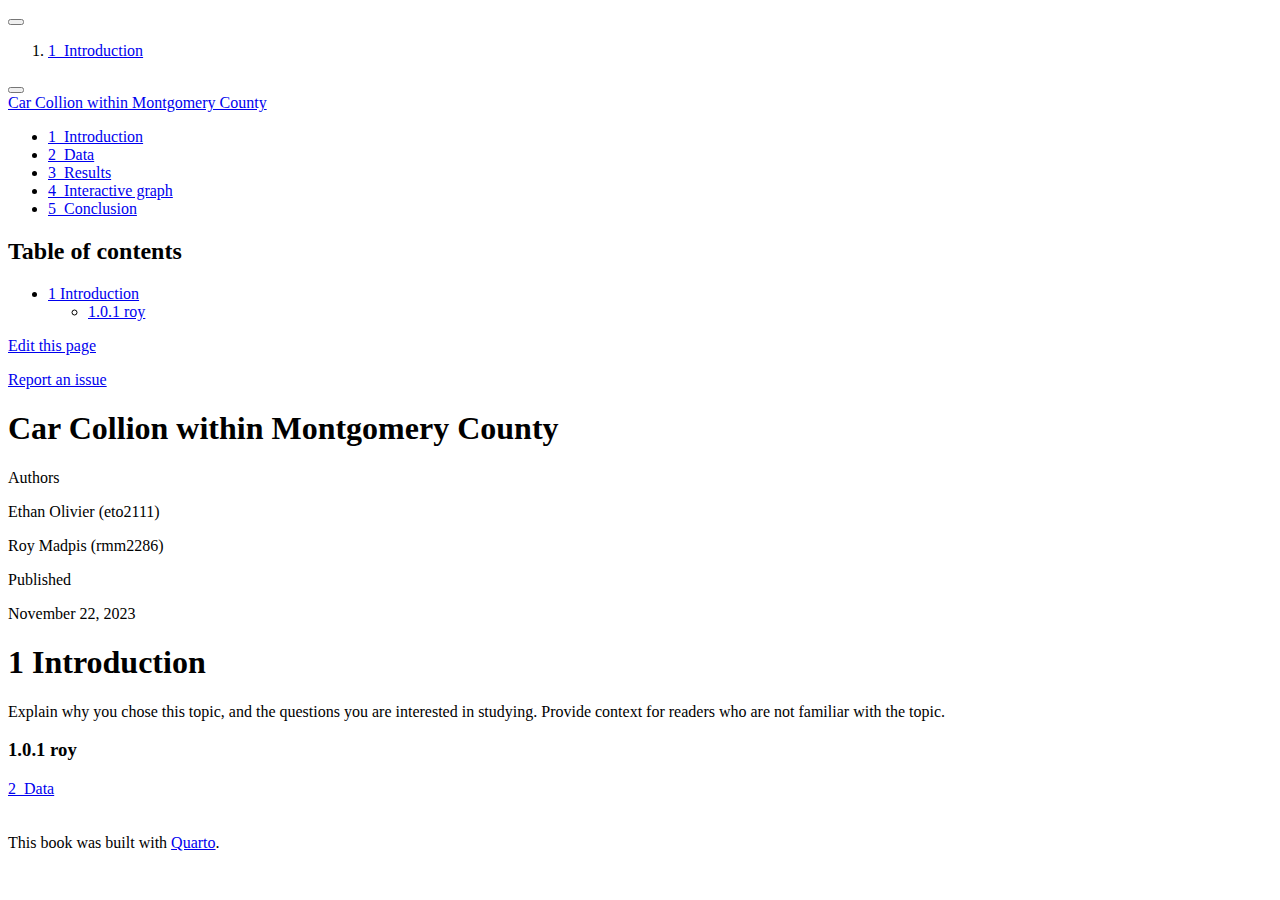
==== docs/index.html @ c6041dda "gauri" ====
<!DOCTYPE html>
<html xmlns="http://www.w3.org/1999/xhtml" lang="en" xml:lang="en"><head>

<meta charset="utf-8">
<meta name="generator" content="quarto-1.3.433">

<meta name="viewport" content="width=device-width, initial-scale=1.0, user-scalable=yes">

<meta name="author" content="Ethan Olivier (eto2111)">
<meta name="author" content="Roy Madpis (rmm2286)">
<meta name="dcterms.date" content="2023-11-22">

<title>Car Collion within Montgomery County</title>
<style>
code{white-space: pre-wrap;}
span.smallcaps{font-variant: small-caps;}
div.columns{display: flex; gap: min(4vw, 1.5em);}
div.column{flex: auto; overflow-x: auto;}
div.hanging-indent{margin-left: 1.5em; text-indent: -1.5em;}
ul.task-list{list-style: none;}
ul.task-list li input[type="checkbox"] {
  width: 0.8em;
  margin: 0 0.8em 0.2em -1em; /* quarto-specific, see https://github.com/quarto-dev/quarto-cli/issues/4556 */ 
  vertical-align: middle;
}
</style>


<script src="site_libs/quarto-nav/quarto-nav.js"></script>
<script src="site_libs/quarto-nav/headroom.min.js"></script>
<script src="site_libs/clipboard/clipboard.min.js"></script>
<script src="site_libs/quarto-search/autocomplete.umd.js"></script>
<script src="site_libs/quarto-search/fuse.min.js"></script>
<script src="site_libs/quarto-search/quarto-search.js"></script>
<meta name="quarto:offset" content="./">
<link href="./data.html" rel="next">
<script src="site_libs/quarto-html/quarto.js"></script>
<script src="site_libs/quarto-html/popper.min.js"></script>
<script src="site_libs/quarto-html/tippy.umd.min.js"></script>
<script src="site_libs/quarto-html/anchor.min.js"></script>
<link href="site_libs/quarto-html/tippy.css" rel="stylesheet">
<link href="site_libs/quarto-html/quarto-syntax-highlighting.css" rel="stylesheet" id="quarto-text-highlighting-styles">
<script src="site_libs/bootstrap/bootstrap.min.js"></script>
<link href="site_libs/bootstrap/bootstrap-icons.css" rel="stylesheet">
<link href="site_libs/bootstrap/bootstrap.min.css" rel="stylesheet" id="quarto-bootstrap" data-mode="light">
<script id="quarto-search-options" type="application/json">{
  "location": "sidebar",
  "copy-button": false,
  "collapse-after": 3,
  "panel-placement": "start",
  "type": "textbox",
  "limit": 20,
  "language": {
    "search-no-results-text": "No results",
    "search-matching-documents-text": "matching documents",
    "search-copy-link-title": "Copy link to search",
    "search-hide-matches-text": "Hide additional matches",
    "search-more-match-text": "more match in this document",
    "search-more-matches-text": "more matches in this document",
    "search-clear-button-title": "Clear",
    "search-detached-cancel-button-title": "Cancel",
    "search-submit-button-title": "Submit",
    "search-label": "Search"
  }
}</script>


</head>

<body class="nav-sidebar floating">

<div id="quarto-search-results"></div>
  <header id="quarto-header" class="headroom fixed-top">
  <nav class="quarto-secondary-nav">
    <div class="container-fluid d-flex">
      <button type="button" class="quarto-btn-toggle btn" data-bs-toggle="collapse" data-bs-target="#quarto-sidebar,#quarto-sidebar-glass" aria-controls="quarto-sidebar" aria-expanded="false" aria-label="Toggle sidebar navigation" onclick="if (window.quartoToggleHeadroom) { window.quartoToggleHeadroom(); }">
        <i class="bi bi-layout-text-sidebar-reverse"></i>
      </button>
      <nav class="quarto-page-breadcrumbs" aria-label="breadcrumb"><ol class="breadcrumb"><li class="breadcrumb-item"><a href="./index.html"><span class="chapter-number">1</span>&nbsp; <span class="chapter-title">Introduction</span></a></li></ol></nav>
      <a class="flex-grow-1" role="button" data-bs-toggle="collapse" data-bs-target="#quarto-sidebar,#quarto-sidebar-glass" aria-controls="quarto-sidebar" aria-expanded="false" aria-label="Toggle sidebar navigation" onclick="if (window.quartoToggleHeadroom) { window.quartoToggleHeadroom(); }">      
      </a>
      <button type="button" class="btn quarto-search-button" aria-label="" onclick="window.quartoOpenSearch();">
        <i class="bi bi-search"></i>
      </button>
    </div>
  </nav>
</header>
<!-- content -->
<div id="quarto-content" class="quarto-container page-columns page-rows-contents page-layout-article">
<!-- sidebar -->
  <nav id="quarto-sidebar" class="sidebar collapse collapse-horizontal sidebar-navigation floating overflow-auto">
    <div class="pt-lg-2 mt-2 text-left sidebar-header">
    <div class="sidebar-title mb-0 py-0">
      <a href="./">Car Collion within Montgomery County</a> 
        <div class="sidebar-tools-main">
    <a href="https://github.com/roymadpis/Car_Collision_EDAV_Columbia_2023" rel="" title="Source Code" class="quarto-navigation-tool px-1" aria-label="Source Code"><i class="bi bi-github"></i></a>
</div>
    </div>
      </div>
        <div class="mt-2 flex-shrink-0 align-items-center">
        <div class="sidebar-search">
        <div id="quarto-search" class="" title="Search"></div>
        </div>
        </div>
    <div class="sidebar-menu-container"> 
    <ul class="list-unstyled mt-1">
        <li class="sidebar-item">
  <div class="sidebar-item-container"> 
  <a href="./index.html" class="sidebar-item-text sidebar-link active">
 <span class="menu-text"><span class="chapter-number">1</span>&nbsp; <span class="chapter-title">Introduction</span></span></a>
  </div>
</li>
        <li class="sidebar-item">
  <div class="sidebar-item-container"> 
  <a href="./data.html" class="sidebar-item-text sidebar-link">
 <span class="menu-text"><span class="chapter-number">2</span>&nbsp; <span class="chapter-title">Data</span></span></a>
  </div>
</li>
        <li class="sidebar-item">
  <div class="sidebar-item-container"> 
  <a href="./results.html" class="sidebar-item-text sidebar-link">
 <span class="menu-text"><span class="chapter-number">3</span>&nbsp; <span class="chapter-title">Results</span></span></a>
  </div>
</li>
        <li class="sidebar-item">
  <div class="sidebar-item-container"> 
  <a href="./d3graph.html" class="sidebar-item-text sidebar-link">
 <span class="menu-text"><span class="chapter-number">4</span>&nbsp; <span class="chapter-title">Interactive graph</span></span></a>
  </div>
</li>
        <li class="sidebar-item">
  <div class="sidebar-item-container"> 
  <a href="./conclusion.html" class="sidebar-item-text sidebar-link">
 <span class="menu-text"><span class="chapter-number">5</span>&nbsp; <span class="chapter-title">Conclusion</span></span></a>
  </div>
</li>
    </ul>
    </div>
</nav>
<div id="quarto-sidebar-glass" data-bs-toggle="collapse" data-bs-target="#quarto-sidebar,#quarto-sidebar-glass"></div>
<!-- margin-sidebar -->
    <div id="quarto-margin-sidebar" class="sidebar margin-sidebar">
        <nav id="TOC" role="doc-toc" class="toc-active">
    <h2 id="toc-title">Table of contents</h2>
   
  <ul>
  <li><a href="#introduction" id="toc-introduction" class="nav-link active" data-scroll-target="#introduction"><span class="header-section-number">1</span> Introduction</a>
  <ul class="collapse">
  <li><a href="#roy" id="toc-roy" class="nav-link" data-scroll-target="#roy"><span class="header-section-number">1.0.1</span> roy</a></li>
  </ul></li>
  </ul>
<div class="toc-actions"><div><i class="bi bi-github"></i></div><div class="action-links"><p><a href="https://github.com/roymadpis/Car_Collision_EDAV_Columbia_2023/edit/main/index.qmd" class="toc-action">Edit this page</a></p><p><a href="https://github.com/roymadpis/Car_Collision_EDAV_Columbia_2023/issues/new" class="toc-action">Report an issue</a></p></div></div></nav>
    </div>
<!-- main -->
<main class="content" id="quarto-document-content">

<header id="title-block-header" class="quarto-title-block default">
<div class="quarto-title">
<h1 class="title">Car Collion within Montgomery County</h1>
</div>



<div class="quarto-title-meta">

    <div>
    <div class="quarto-title-meta-heading">Authors</div>
    <div class="quarto-title-meta-contents">
             <p>Ethan Olivier (eto2111) </p>
             <p>Roy Madpis (rmm2286) </p>
          </div>
  </div>
    
    <div>
    <div class="quarto-title-meta-heading">Published</div>
    <div class="quarto-title-meta-contents">
      <p class="date">November 22, 2023</p>
    </div>
  </div>
  
    
  </div>
  

</header>

<section id="introduction" class="level1" data-number="1">
<h1 data-number="1"><span class="header-section-number">1</span> Introduction</h1>
<p>Explain why you chose this topic, and the questions you are interested in studying. Provide context for readers who are not familiar with the topic.</p>
<section id="roy" class="level3" data-number="1.0.1">
<h3 data-number="1.0.1" class="anchored" data-anchor-id="roy"><span class="header-section-number">1.0.1</span> roy</h3>


</section>
</section>

</main> <!-- /main -->
<script id="quarto-html-after-body" type="application/javascript">
window.document.addEventListener("DOMContentLoaded", function (event) {
  const toggleBodyColorMode = (bsSheetEl) => {
    const mode = bsSheetEl.getAttribute("data-mode");
    const bodyEl = window.document.querySelector("body");
    if (mode === "dark") {
      bodyEl.classList.add("quarto-dark");
      bodyEl.classList.remove("quarto-light");
    } else {
      bodyEl.classList.add("quarto-light");
      bodyEl.classList.remove("quarto-dark");
    }
  }
  const toggleBodyColorPrimary = () => {
    const bsSheetEl = window.document.querySelector("link#quarto-bootstrap");
    if (bsSheetEl) {
      toggleBodyColorMode(bsSheetEl);
    }
  }
  toggleBodyColorPrimary();  
  const icon = "";
  const anchorJS = new window.AnchorJS();
  anchorJS.options = {
    placement: 'right',
    icon: icon
  };
  anchorJS.add('.anchored');
  const isCodeAnnotation = (el) => {
    for (const clz of el.classList) {
      if (clz.startsWith('code-annotation-')) {                     
        return true;
      }
    }
    return false;
  }
  const clipboard = new window.ClipboardJS('.code-copy-button', {
    text: function(trigger) {
      const codeEl = trigger.previousElementSibling.cloneNode(true);
      for (const childEl of codeEl.children) {
        if (isCodeAnnotation(childEl)) {
          childEl.remove();
        }
      }
      return codeEl.innerText;
    }
  });
  clipboard.on('success', function(e) {
    // button target
    const button = e.trigger;
    // don't keep focus
    button.blur();
    // flash "checked"
    button.classList.add('code-copy-button-checked');
    var currentTitle = button.getAttribute("title");
    button.setAttribute("title", "Copied!");
    let tooltip;
    if (window.bootstrap) {
      button.setAttribute("data-bs-toggle", "tooltip");
      button.setAttribute("data-bs-placement", "left");
      button.setAttribute("data-bs-title", "Copied!");
      tooltip = new bootstrap.Tooltip(button, 
        { trigger: "manual", 
          customClass: "code-copy-button-tooltip",
          offset: [0, -8]});
      tooltip.show();    
    }
    setTimeout(function() {
      if (tooltip) {
        tooltip.hide();
        button.removeAttribute("data-bs-title");
        button.removeAttribute("data-bs-toggle");
        button.removeAttribute("data-bs-placement");
      }
      button.setAttribute("title", currentTitle);
      button.classList.remove('code-copy-button-checked');
    }, 1000);
    // clear code selection
    e.clearSelection();
  });
  function tippyHover(el, contentFn) {
    const config = {
      allowHTML: true,
      content: contentFn,
      maxWidth: 500,
      delay: 100,
      arrow: false,
      appendTo: function(el) {
          return el.parentElement;
      },
      interactive: true,
      interactiveBorder: 10,
      theme: 'quarto',
      placement: 'bottom-start'
    };
    window.tippy(el, config); 
  }
  const noterefs = window.document.querySelectorAll('a[role="doc-noteref"]');
  for (var i=0; i<noterefs.length; i++) {
    const ref = noterefs[i];
    tippyHover(ref, function() {
      // use id or data attribute instead here
      let href = ref.getAttribute('data-footnote-href') || ref.getAttribute('href');
      try { href = new URL(href).hash; } catch {}
      const id = href.replace(/^#\/?/, "");
      const note = window.document.getElementById(id);
      return note.innerHTML;
    });
  }
      let selectedAnnoteEl;
      const selectorForAnnotation = ( cell, annotation) => {
        let cellAttr = 'data-code-cell="' + cell + '"';
        let lineAttr = 'data-code-annotation="' +  annotation + '"';
        const selector = 'span[' + cellAttr + '][' + lineAttr + ']';
        return selector;
      }
      const selectCodeLines = (annoteEl) => {
        const doc = window.document;
        const targetCell = annoteEl.getAttribute("data-target-cell");
        const targetAnnotation = annoteEl.getAttribute("data-target-annotation");
        const annoteSpan = window.document.querySelector(selectorForAnnotation(targetCell, targetAnnotation));
        const lines = annoteSpan.getAttribute("data-code-lines").split(",");
        const lineIds = lines.map((line) => {
          return targetCell + "-" + line;
        })
        let top = null;
        let height = null;
        let parent = null;
        if (lineIds.length > 0) {
            //compute the position of the single el (top and bottom and make a div)
            const el = window.document.getElementById(lineIds[0]);
            top = el.offsetTop;
            height = el.offsetHeight;
            parent = el.parentElement.parentElement;
          if (lineIds.length > 1) {
            const lastEl = window.document.getElementById(lineIds[lineIds.length - 1]);
            const bottom = lastEl.offsetTop + lastEl.offsetHeight;
            height = bottom - top;
          }
          if (top !== null && height !== null && parent !== null) {
            // cook up a div (if necessary) and position it 
            let div = window.document.getElementById("code-annotation-line-highlight");
            if (div === null) {
              div = window.document.createElement("div");
              div.setAttribute("id", "code-annotation-line-highlight");
              div.style.position = 'absolute';
              parent.appendChild(div);
            }
            div.style.top = top - 2 + "px";
            div.style.height = height + 4 + "px";
            let gutterDiv = window.document.getElementById("code-annotation-line-highlight-gutter");
            if (gutterDiv === null) {
              gutterDiv = window.document.createElement("div");
              gutterDiv.setAttribute("id", "code-annotation-line-highlight-gutter");
              gutterDiv.style.position = 'absolute';
              const codeCell = window.document.getElementById(targetCell);
              const gutter = codeCell.querySelector('.code-annotation-gutter');
              gutter.appendChild(gutterDiv);
            }
            gutterDiv.style.top = top - 2 + "px";
            gutterDiv.style.height = height + 4 + "px";
          }
          selectedAnnoteEl = annoteEl;
        }
      };
      const unselectCodeLines = () => {
        const elementsIds = ["code-annotation-line-highlight", "code-annotation-line-highlight-gutter"];
        elementsIds.forEach((elId) => {
          const div = window.document.getElementById(elId);
          if (div) {
            div.remove();
          }
        });
        selectedAnnoteEl = undefined;
      };
      // Attach click handler to the DT
      const annoteDls = window.document.querySelectorAll('dt[data-target-cell]');
      for (const annoteDlNode of annoteDls) {
        annoteDlNode.addEventListener('click', (event) => {
          const clickedEl = event.target;
          if (clickedEl !== selectedAnnoteEl) {
            unselectCodeLines();
            const activeEl = window.document.querySelector('dt[data-target-cell].code-annotation-active');
            if (activeEl) {
              activeEl.classList.remove('code-annotation-active');
            }
            selectCodeLines(clickedEl);
            clickedEl.classList.add('code-annotation-active');
          } else {
            // Unselect the line
            unselectCodeLines();
            clickedEl.classList.remove('code-annotation-active');
          }
        });
      }
  const findCites = (el) => {
    const parentEl = el.parentElement;
    if (parentEl) {
      const cites = parentEl.dataset.cites;
      if (cites) {
        return {
          el,
          cites: cites.split(' ')
        };
      } else {
        return findCites(el.parentElement)
      }
    } else {
      return undefined;
    }
  };
  var bibliorefs = window.document.querySelectorAll('a[role="doc-biblioref"]');
  for (var i=0; i<bibliorefs.length; i++) {
    const ref = bibliorefs[i];
    const citeInfo = findCites(ref);
    if (citeInfo) {
      tippyHover(citeInfo.el, function() {
        var popup = window.document.createElement('div');
        citeInfo.cites.forEach(function(cite) {
          var citeDiv = window.document.createElement('div');
          citeDiv.classList.add('hanging-indent');
          citeDiv.classList.add('csl-entry');
          var biblioDiv = window.document.getElementById('ref-' + cite);
          if (biblioDiv) {
            citeDiv.innerHTML = biblioDiv.innerHTML;
          }
          popup.appendChild(citeDiv);
        });
        return popup.innerHTML;
      });
    }
  }
});
</script>
<nav class="page-navigation">
  <div class="nav-page nav-page-previous">
  </div>
  <div class="nav-page nav-page-next">
      <a href="./data.html" class="pagination-link">
        <span class="nav-page-text"><span class="chapter-number">2</span>&nbsp; <span class="chapter-title">Data</span></span> <i class="bi bi-arrow-right-short"></i>
      </a>
  </div>
</nav>
</div> <!-- /content -->
<footer class="footer">
  <div class="nav-footer">
    <div class="nav-footer-left">
      &nbsp;
    </div>   
    <div class="nav-footer-center">
      &nbsp;
    </div>
    <div class="nav-footer-right">This book was built with <a href="https://quarto.org/">Quarto</a>.</div>
  </div>
</footer>



</body></html>
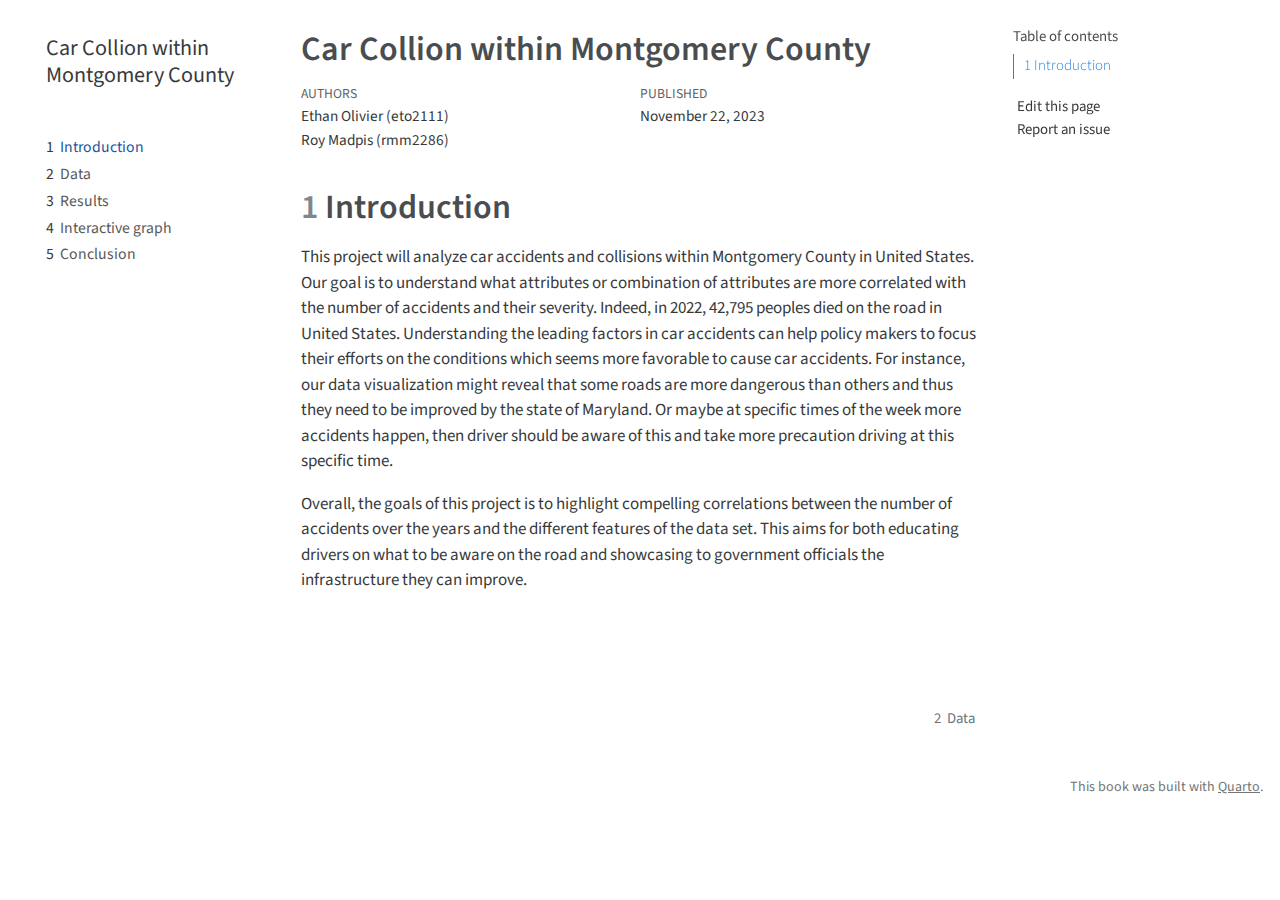
==== commit 4ee01ea9: "New" ====
--- a/docs/index.html
+++ b/docs/index.html
@@ -2,7 +2,7 @@
 <html xmlns="http://www.w3.org/1999/xhtml" lang="en" xml:lang="en"><head>
 
 <meta charset="utf-8">
-<meta name="generator" content="quarto-1.3.433">
+<meta name="generator" content="quarto-1.3.450">
 
 <meta name="viewport" content="width=device-width, initial-scale=1.0, user-scalable=yes">
 
@@ -144,10 +144,7 @@
     <h2 id="toc-title">Table of contents</h2>
    
   <ul>
-  <li><a href="#introduction" id="toc-introduction" class="nav-link active" data-scroll-target="#introduction"><span class="header-section-number">1</span> Introduction</a>
-  <ul class="collapse">
-  <li><a href="#roy" id="toc-roy" class="nav-link" data-scroll-target="#roy"><span class="header-section-number">1.0.1</span> roy</a></li>
-  </ul></li>
+  <li><a href="#introduction" id="toc-introduction" class="nav-link active" data-scroll-target="#introduction"><span class="header-section-number">1</span> Introduction</a></li>
   </ul>
 <div class="toc-actions"><div><i class="bi bi-github"></i></div><div class="action-links"><p><a href="https://github.com/roymadpis/Car_Collision_EDAV_Columbia_2023/edit/main/index.qmd" class="toc-action">Edit this page</a></p><p><a href="https://github.com/roymadpis/Car_Collision_EDAV_Columbia_2023/issues/new" class="toc-action">Report an issue</a></p></div></div></nav>
     </div>
@@ -186,12 +183,10 @@
 
 <section id="introduction" class="level1" data-number="1">
 <h1 data-number="1"><span class="header-section-number">1</span> Introduction</h1>
-<p>Explain why you chose this topic, and the questions you are interested in studying. Provide context for readers who are not familiar with the topic.</p>
-<section id="roy" class="level3" data-number="1.0.1">
-<h3 data-number="1.0.1" class="anchored" data-anchor-id="roy"><span class="header-section-number">1.0.1</span> roy</h3>
-
-
-</section>
+<p>This project will analyze car accidents and collisions within Montgomery County in United States. Our goal is to understand what attributes or combination of attributes are more correlated with the number of accidents and their severity. Indeed, in 2022, 42,795 peoples died on the road in United States. Understanding the leading factors in car accidents can help policy makers to focus their efforts on the conditions which seems more favorable to cause car accidents. For instance, our data visualization might reveal that some roads are more dangerous than others and thus they need to be improved by the state of Maryland. Or maybe at specific times of the week more accidents happen, then driver should be aware of this and take more precaution driving at this specific time.</p>
+<p>Overall, the goals of this project is to highlight compelling correlations between the number of accidents over the years and the different features of the data set. This aims for both educating drivers on what to be aware on the road and showcasing to government officials the infrastructure they can improve.</p>
+
+
 </section>
 
 </main> <!-- /main -->
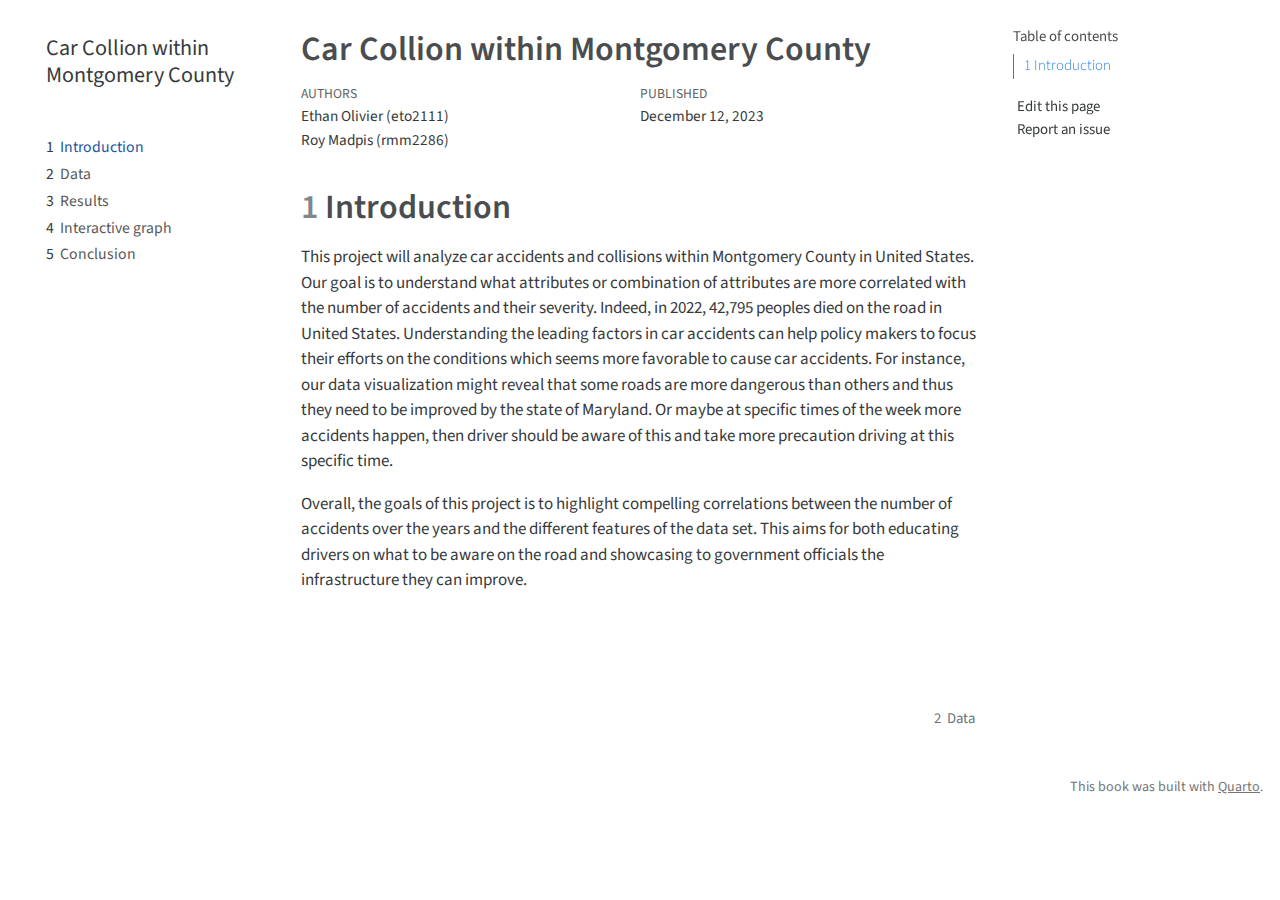
==== commit ebf16120: "a lot of changes to make the render work" ====
--- a/docs/index.html
+++ b/docs/index.html
@@ -2,13 +2,13 @@
 <html xmlns="http://www.w3.org/1999/xhtml" lang="en" xml:lang="en"><head>
 
 <meta charset="utf-8">
-<meta name="generator" content="quarto-1.3.450">
+<meta name="generator" content="quarto-1.3.433">
 
 <meta name="viewport" content="width=device-width, initial-scale=1.0, user-scalable=yes">
 
 <meta name="author" content="Ethan Olivier (eto2111)">
 <meta name="author" content="Roy Madpis (rmm2286)">
-<meta name="dcterms.date" content="2023-11-22">
+<meta name="dcterms.date" content="2023-12-12">
 
 <title>Car Collion within Montgomery County</title>
 <style>
@@ -171,7 +171,7 @@
     <div>
     <div class="quarto-title-meta-heading">Published</div>
     <div class="quarto-title-meta-contents">
-      <p class="date">November 22, 2023</p>
+      <p class="date">December 12, 2023</p>
     </div>
   </div>
   
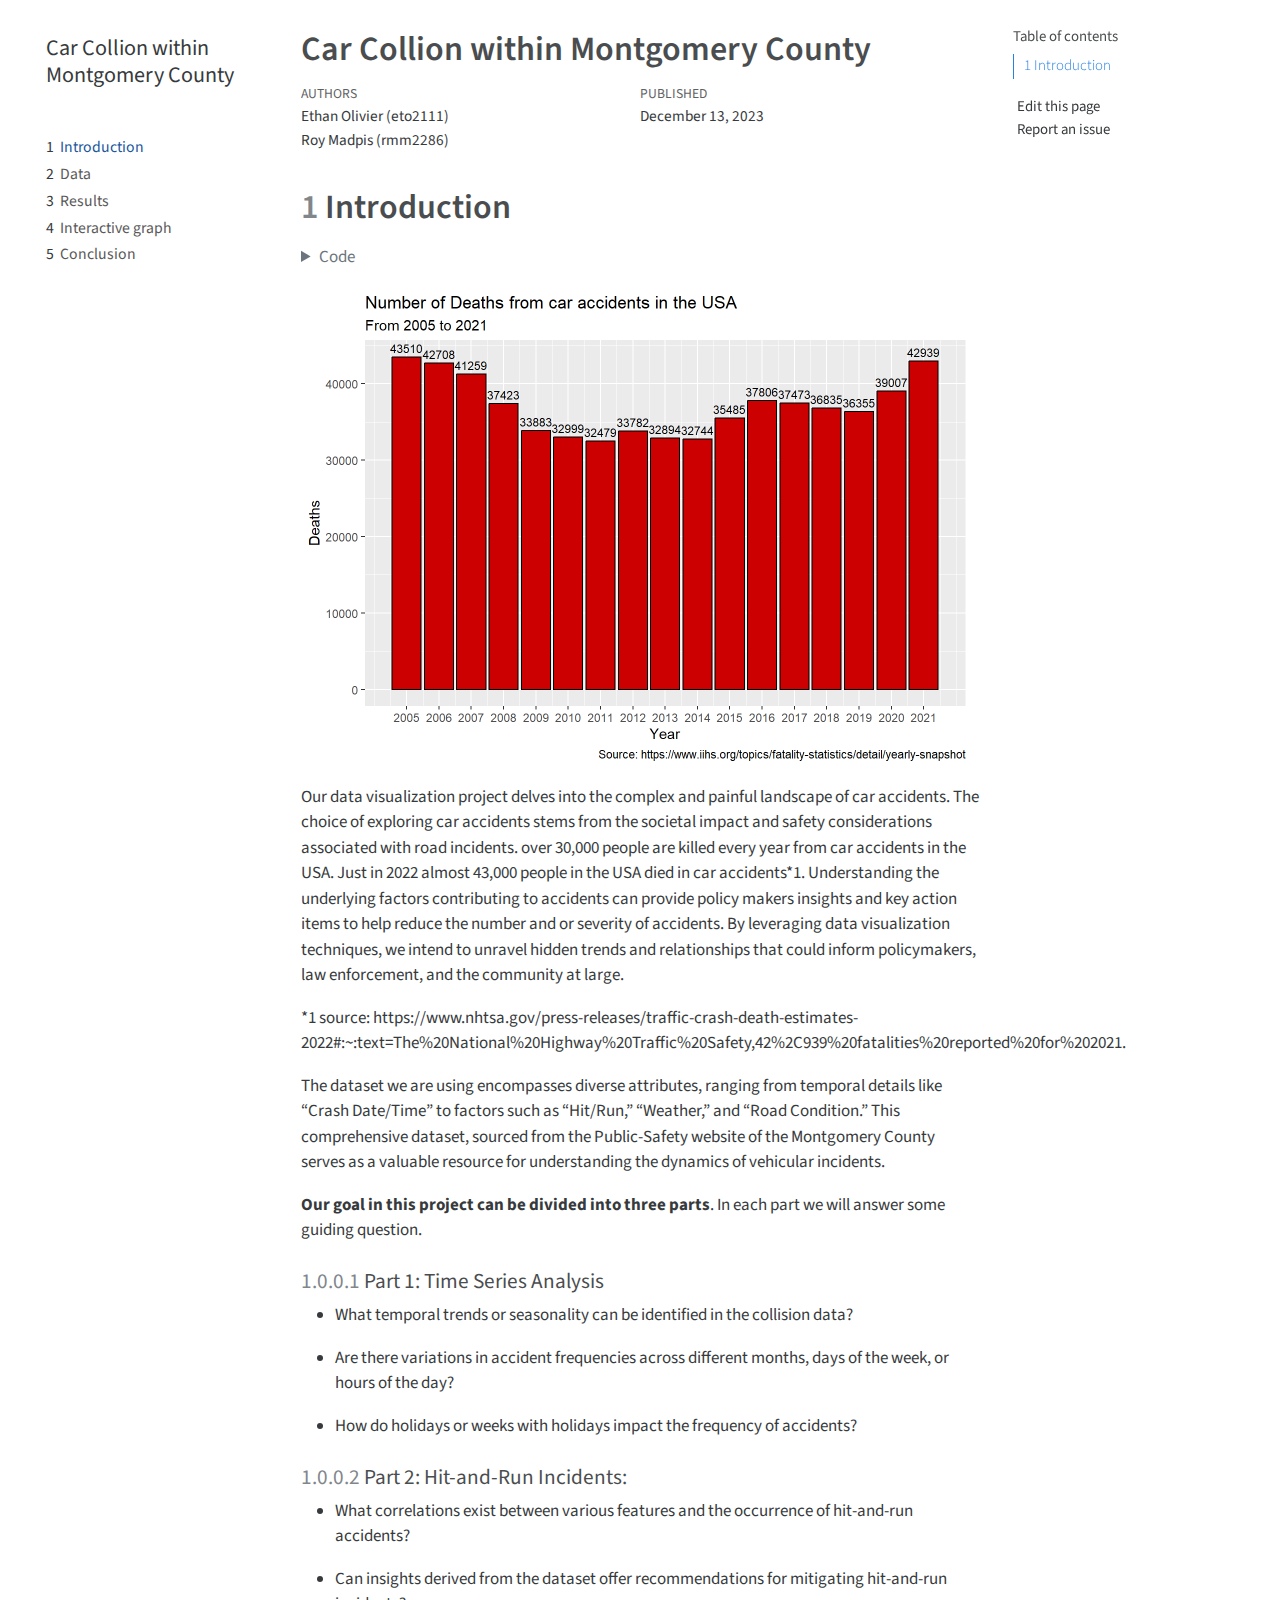
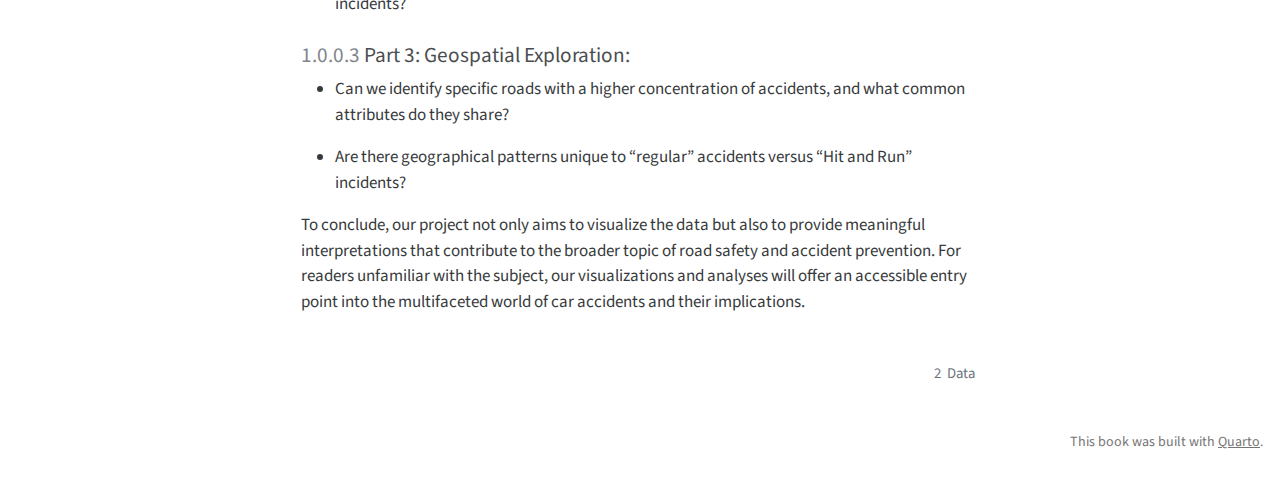
==== commit 3922def5: "Updating the results" ====
--- a/docs/index.html
+++ b/docs/index.html
@@ -8,7 +8,7 @@
 
 <meta name="author" content="Ethan Olivier (eto2111)">
 <meta name="author" content="Roy Madpis (rmm2286)">
-<meta name="dcterms.date" content="2023-12-12">
+<meta name="dcterms.date" content="2023-12-13">
 
 <title>Car Collion within Montgomery County</title>
 <style>
@@ -22,6 +22,40 @@
   width: 0.8em;
   margin: 0 0.8em 0.2em -1em; /* quarto-specific, see https://github.com/quarto-dev/quarto-cli/issues/4556 */ 
   vertical-align: middle;
+}
+/* CSS for syntax highlighting */
+pre > code.sourceCode { white-space: pre; position: relative; }
+pre > code.sourceCode > span { display: inline-block; line-height: 1.25; }
+pre > code.sourceCode > span:empty { height: 1.2em; }
+.sourceCode { overflow: visible; }
+code.sourceCode > span { color: inherit; text-decoration: inherit; }
+div.sourceCode { margin: 1em 0; }
+pre.sourceCode { margin: 0; }
+@media screen {
+div.sourceCode { overflow: auto; }
+}
+@media print {
+pre > code.sourceCode { white-space: pre-wrap; }
+pre > code.sourceCode > span { text-indent: -5em; padding-left: 5em; }
+}
+pre.numberSource code
+  { counter-reset: source-line 0; }
+pre.numberSource code > span
+  { position: relative; left: -4em; counter-increment: source-line; }
+pre.numberSource code > span > a:first-child::before
+  { content: counter(source-line);
+    position: relative; left: -1em; text-align: right; vertical-align: baseline;
+    border: none; display: inline-block;
+    -webkit-touch-callout: none; -webkit-user-select: none;
+    -khtml-user-select: none; -moz-user-select: none;
+    -ms-user-select: none; user-select: none;
+    padding: 0 4px; width: 4em;
+  }
+pre.numberSource { margin-left: 3em;  padding-left: 4px; }
+div.sourceCode
+  {   }
+@media screen {
+pre > code.sourceCode > span > a:first-child::before { text-decoration: underline; }
 }
 </style>
 
@@ -171,7 +205,7 @@
     <div>
     <div class="quarto-title-meta-heading">Published</div>
     <div class="quarto-title-meta-contents">
-      <p class="date">December 12, 2023</p>
+      <p class="date">December 13, 2023</p>
     </div>
   </div>
   
@@ -183,10 +217,57 @@
 
 <section id="introduction" class="level1" data-number="1">
 <h1 data-number="1"><span class="header-section-number">1</span> Introduction</h1>
-<p>This project will analyze car accidents and collisions within Montgomery County in United States. Our goal is to understand what attributes or combination of attributes are more correlated with the number of accidents and their severity. Indeed, in 2022, 42,795 peoples died on the road in United States. Understanding the leading factors in car accidents can help policy makers to focus their efforts on the conditions which seems more favorable to cause car accidents. For instance, our data visualization might reveal that some roads are more dangerous than others and thus they need to be improved by the state of Maryland. Or maybe at specific times of the week more accidents happen, then driver should be aware of this and take more precaution driving at this specific time.</p>
-<p>Overall, the goals of this project is to highlight compelling correlations between the number of accidents over the years and the different features of the data set. This aims for both educating drivers on what to be aware on the road and showcasing to government officials the infrastructure they can improve.</p>
-
-
+<div class="cell">
+<details>
+<summary>Code</summary>
+<div class="sourceCode cell-code" id="cb1"><pre class="sourceCode r code-with-copy"><code class="sourceCode r"><span id="cb1-1"><a href="#cb1-1" aria-hidden="true" tabindex="-1"></a><span class="fu">library</span>(tidyverse)</span>
+<span id="cb1-2"><a href="#cb1-2" aria-hidden="true" tabindex="-1"></a><span class="fu">library</span>(ggplot2)</span>
+<span id="cb1-3"><a href="#cb1-3" aria-hidden="true" tabindex="-1"></a></span>
+<span id="cb1-4"><a href="#cb1-4" aria-hidden="true" tabindex="-1"></a>number_of_casualties <span class="ot">&lt;-</span> <span class="fu">read_csv</span>(<span class="st">"data/Number_of_casualties_usa.csv"</span>)</span>
+<span id="cb1-5"><a href="#cb1-5" aria-hidden="true" tabindex="-1"></a></span>
+<span id="cb1-6"><a href="#cb1-6" aria-hidden="true" tabindex="-1"></a><span class="fu">ggplot</span>(number_of_casualties <span class="sc">%&gt;%</span></span>
+<span id="cb1-7"><a href="#cb1-7" aria-hidden="true" tabindex="-1"></a>         <span class="fu">filter</span>(Year <span class="sc">&gt;=</span> <span class="dv">2005</span>)) <span class="sc">+</span></span>
+<span id="cb1-8"><a href="#cb1-8" aria-hidden="true" tabindex="-1"></a>  <span class="fu">geom_col</span>(<span class="fu">aes</span>(<span class="at">x =</span> Year, <span class="at">y =</span> Deaths), <span class="at">fill =</span> <span class="st">"#CC0000"</span>, <span class="at">color =</span> <span class="st">"black"</span>) <span class="sc">+</span></span>
+<span id="cb1-9"><a href="#cb1-9" aria-hidden="true" tabindex="-1"></a>  <span class="fu">geom_text</span>(<span class="fu">aes</span>(<span class="at">x =</span> Year, <span class="at">y =</span> Deaths, <span class="at">label =</span> Deaths), </span>
+<span id="cb1-10"><a href="#cb1-10" aria-hidden="true" tabindex="-1"></a>            <span class="at">vjust =</span> <span class="sc">-</span><span class="fl">0.5</span>, <span class="at">color =</span> <span class="st">"black"</span>, <span class="at">size =</span> <span class="dv">3</span>) <span class="sc">+</span>  <span class="co"># Adjust vjust and size as needed</span></span>
+<span id="cb1-11"><a href="#cb1-11" aria-hidden="true" tabindex="-1"></a>  <span class="fu">scale_x_continuous</span>(<span class="at">breaks =</span> <span class="fu">seq</span>(<span class="dv">2005</span>, <span class="dv">2021</span>, <span class="dv">1</span>)) <span class="sc">+</span></span>
+<span id="cb1-12"><a href="#cb1-12" aria-hidden="true" tabindex="-1"></a>  <span class="fu">labs</span>(<span class="at">title =</span> <span class="st">"Number of Deaths from car accidents in the USA"</span>,</span>
+<span id="cb1-13"><a href="#cb1-13" aria-hidden="true" tabindex="-1"></a>       <span class="at">subtitle =</span> <span class="st">"From 2005 to 2021"</span>,</span>
+<span id="cb1-14"><a href="#cb1-14" aria-hidden="true" tabindex="-1"></a>       <span class="at">caption =</span> <span class="st">"Source: https://www.iihs.org/topics/fatality-statistics/detail/yearly-snapshot"</span>)</span></code><button title="Copy to Clipboard" class="code-copy-button"><i class="bi"></i></button></pre></div>
+</details>
+<div class="cell-output-display">
+<p><img src="index_files/figure-html/unnamed-chunk-1-1.png" class="img-fluid" width="672"></p>
+</div>
+</div>
+<p>Our data visualization project delves into the complex and painful landscape of car accidents. The choice of exploring car accidents stems from the societal impact and safety considerations associated with road incidents. over 30,000 people are killed every year from car accidents in the USA. Just in 2022 almost 43,000 people in the USA died in car accidents*1. Understanding the underlying factors contributing to accidents can provide policy makers insights and key action items to help reduce the number and or severity of accidents. By leveraging data visualization techniques, we intend to unravel hidden trends and relationships that could inform policymakers, law enforcement, and the community at large.</p>
+<p>*1 source: https://www.nhtsa.gov/press-releases/traffic-crash-death-estimates-2022#:~:text=The%20National%20Highway%20Traffic%20Safety,42%2C939%20fatalities%20reported%20for%202021.</p>
+<p>The dataset we are using encompasses diverse attributes, ranging from temporal details like “Crash Date/Time” to factors such as “Hit/Run,” “Weather,” and “Road Condition.” This comprehensive dataset, sourced from the Public-Safety website of the Montgomery County serves as a valuable resource for understanding the dynamics of vehicular incidents.</p>
+<p><strong>Our goal in this project can be divided into three parts</strong>. In each part we will answer some guiding question.</p>
+<section id="part-1-time-series-analysis" class="level4" data-number="1.0.0.1">
+<h4 data-number="1.0.0.1" class="anchored" data-anchor-id="part-1-time-series-analysis"><span class="header-section-number">1.0.0.1</span> Part 1: Time Series Analysis</h4>
+<ul>
+<li><p>What temporal trends or seasonality can be identified in the collision data?</p></li>
+<li><p>Are there variations in accident frequencies across different months, days of the week, or hours of the day?</p></li>
+<li><p>How do holidays or weeks with holidays impact the frequency of accidents?</p></li>
+</ul>
+</section>
+<section id="part-2-hit-and-run-incidents" class="level4" data-number="1.0.0.2">
+<h4 data-number="1.0.0.2" class="anchored" data-anchor-id="part-2-hit-and-run-incidents"><span class="header-section-number">1.0.0.2</span> Part 2: Hit-and-Run Incidents:</h4>
+<ul>
+<li><p>What correlations exist between various features and the occurrence of hit-and-run accidents?</p></li>
+<li><p>Can insights derived from the dataset offer recommendations for mitigating hit-and-run incidents?</p></li>
+</ul>
+</section>
+<section id="part-3-geospatial-exploration" class="level4" data-number="1.0.0.3">
+<h4 data-number="1.0.0.3" class="anchored" data-anchor-id="part-3-geospatial-exploration"><span class="header-section-number">1.0.0.3</span> Part 3: Geospatial Exploration:</h4>
+<ul>
+<li><p>Can we identify specific roads with a higher concentration of accidents, and what common attributes do they share?</p></li>
+<li><p>Are there geographical patterns unique to “regular” accidents versus “Hit and Run” incidents?</p></li>
+</ul>
+<p>To conclude, our project not only aims to visualize the data but also to provide meaningful interpretations that contribute to the broader topic of road safety and accident prevention. For readers unfamiliar with the subject, our visualizations and analyses will offer an accessible entry point into the multifaceted world of car accidents and their implications.</p>
+
+
+</section>
 </section>
 
 </main> <!-- /main -->
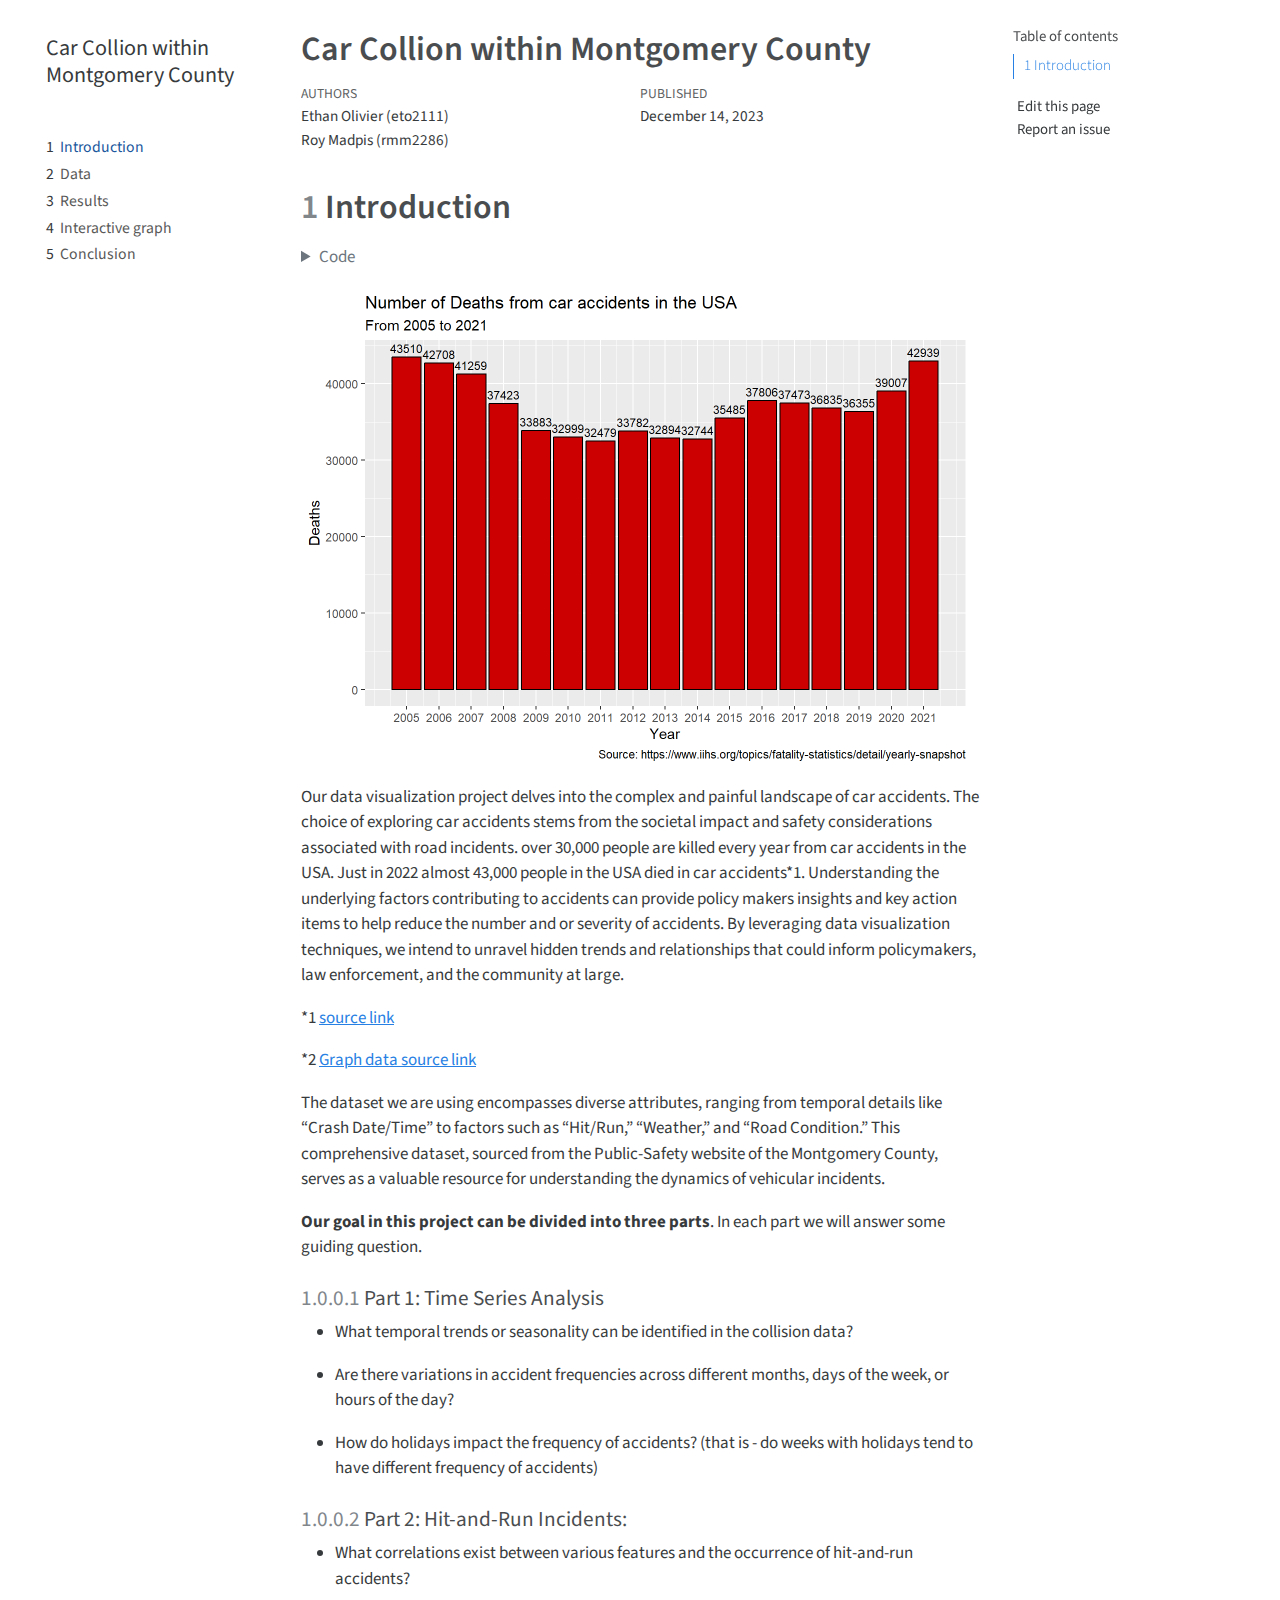
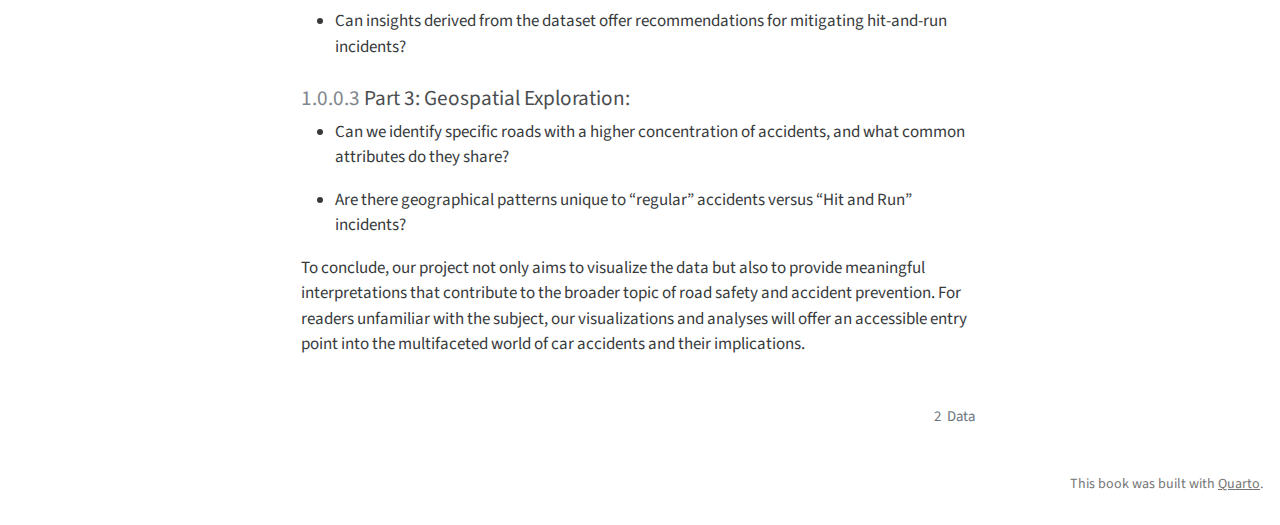
==== commit f5122cae: "Merge branch 'main' into Ethan_Thursday" ====
--- a/docs/index.html
+++ b/docs/index.html
@@ -8,7 +8,7 @@
 
 <meta name="author" content="Ethan Olivier (eto2111)">
 <meta name="author" content="Roy Madpis (rmm2286)">
-<meta name="dcterms.date" content="2023-12-13">
+<meta name="dcterms.date" content="2023-12-14">
 
 <title>Car Collion within Montgomery County</title>
 <style>
@@ -205,7 +205,7 @@
     <div>
     <div class="quarto-title-meta-heading">Published</div>
     <div class="quarto-title-meta-contents">
-      <p class="date">December 13, 2023</p>
+      <p class="date">December 14, 2023</p>
     </div>
   </div>
   
@@ -240,15 +240,16 @@
 </div>
 </div>
 <p>Our data visualization project delves into the complex and painful landscape of car accidents. The choice of exploring car accidents stems from the societal impact and safety considerations associated with road incidents. over 30,000 people are killed every year from car accidents in the USA. Just in 2022 almost 43,000 people in the USA died in car accidents*1. Understanding the underlying factors contributing to accidents can provide policy makers insights and key action items to help reduce the number and or severity of accidents. By leveraging data visualization techniques, we intend to unravel hidden trends and relationships that could inform policymakers, law enforcement, and the community at large.</p>
-<p>*1 source: https://www.nhtsa.gov/press-releases/traffic-crash-death-estimates-2022#:~:text=The%20National%20Highway%20Traffic%20Safety,42%2C939%20fatalities%20reported%20for%202021.</p>
-<p>The dataset we are using encompasses diverse attributes, ranging from temporal details like “Crash Date/Time” to factors such as “Hit/Run,” “Weather,” and “Road Condition.” This comprehensive dataset, sourced from the Public-Safety website of the Montgomery County serves as a valuable resource for understanding the dynamics of vehicular incidents.</p>
+<p>*1 <a href="https://www.nhtsa.gov/press-releases/traffic-crash-death-estimates-2022#:~:text=The%20National%20Highway%20Traffic%20Safety,42%2C939%20fatalities%20reported%20for%202021" class="class-to-style-as-link">source link</a></p>
+<p>*2 <a href="https://www.iihs.org/topics/fatality-statistics/detail/yearly-snapshot" class="class-to-style-as-link">Graph data source link</a></p>
+<p>The dataset we are using encompasses diverse attributes, ranging from temporal details like “Crash Date/Time” to factors such as “Hit/Run,” “Weather,” and “Road Condition.” This comprehensive dataset, sourced from the Public-Safety website of the Montgomery County, serves as a valuable resource for understanding the dynamics of vehicular incidents.</p>
 <p><strong>Our goal in this project can be divided into three parts</strong>. In each part we will answer some guiding question.</p>
 <section id="part-1-time-series-analysis" class="level4" data-number="1.0.0.1">
 <h4 data-number="1.0.0.1" class="anchored" data-anchor-id="part-1-time-series-analysis"><span class="header-section-number">1.0.0.1</span> Part 1: Time Series Analysis</h4>
 <ul>
 <li><p>What temporal trends or seasonality can be identified in the collision data?</p></li>
 <li><p>Are there variations in accident frequencies across different months, days of the week, or hours of the day?</p></li>
-<li><p>How do holidays or weeks with holidays impact the frequency of accidents?</p></li>
+<li><p>How do holidays impact the frequency of accidents? (that is - do weeks with holidays tend to have different frequency of accidents)</p></li>
 </ul>
 </section>
 <section id="part-2-hit-and-run-incidents" class="level4" data-number="1.0.0.2">
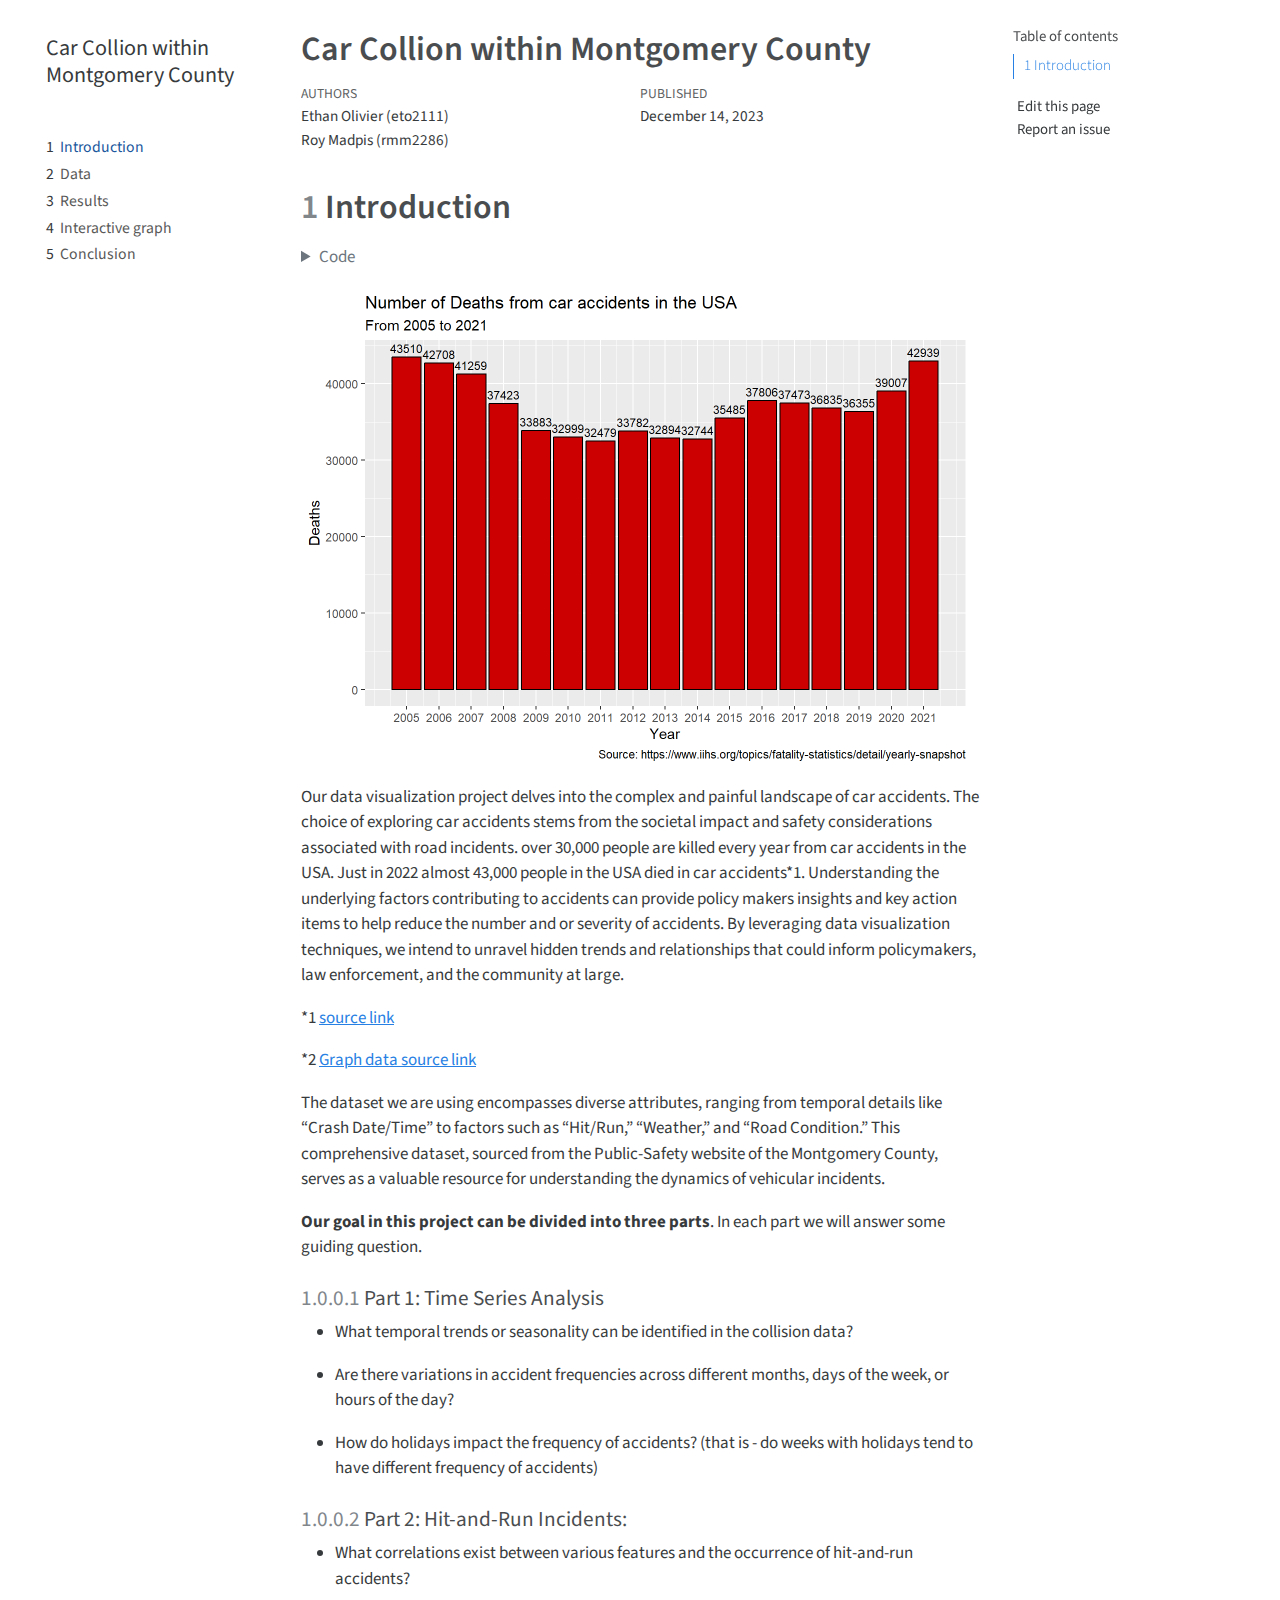
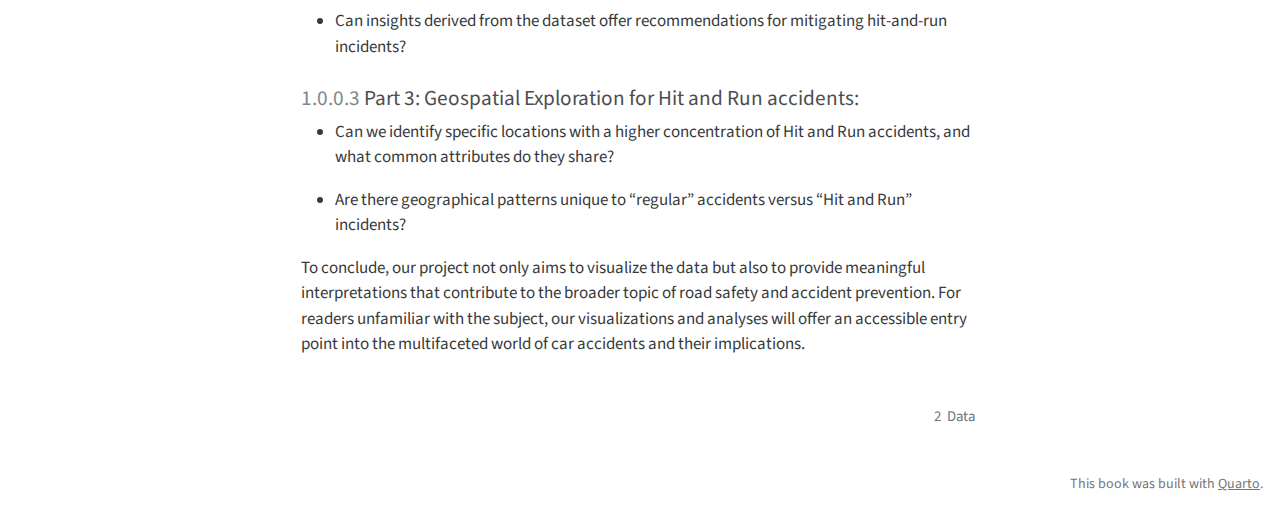
==== commit ff1fc33c: "Roy - conclusion" ====
--- a/docs/index.html
+++ b/docs/index.html
@@ -259,10 +259,10 @@
 <li><p>Can insights derived from the dataset offer recommendations for mitigating hit-and-run incidents?</p></li>
 </ul>
 </section>
-<section id="part-3-geospatial-exploration" class="level4" data-number="1.0.0.3">
-<h4 data-number="1.0.0.3" class="anchored" data-anchor-id="part-3-geospatial-exploration"><span class="header-section-number">1.0.0.3</span> Part 3: Geospatial Exploration:</h4>
+<section id="part-3-geospatial-exploration-for-hit-and-run-accidents" class="level4" data-number="1.0.0.3">
+<h4 data-number="1.0.0.3" class="anchored" data-anchor-id="part-3-geospatial-exploration-for-hit-and-run-accidents"><span class="header-section-number">1.0.0.3</span> Part 3: Geospatial Exploration for Hit and Run accidents:</h4>
 <ul>
-<li><p>Can we identify specific roads with a higher concentration of accidents, and what common attributes do they share?</p></li>
+<li><p>Can we identify specific locations with a higher concentration of Hit and Run accidents, and what common attributes do they share?</p></li>
 <li><p>Are there geographical patterns unique to “regular” accidents versus “Hit and Run” incidents?</p></li>
 </ul>
 <p>To conclude, our project not only aims to visualize the data but also to provide meaningful interpretations that contribute to the broader topic of road safety and accident prevention. For readers unfamiliar with the subject, our visualizations and analyses will offer an accessible entry point into the multifaceted world of car accidents and their implications.</p>
